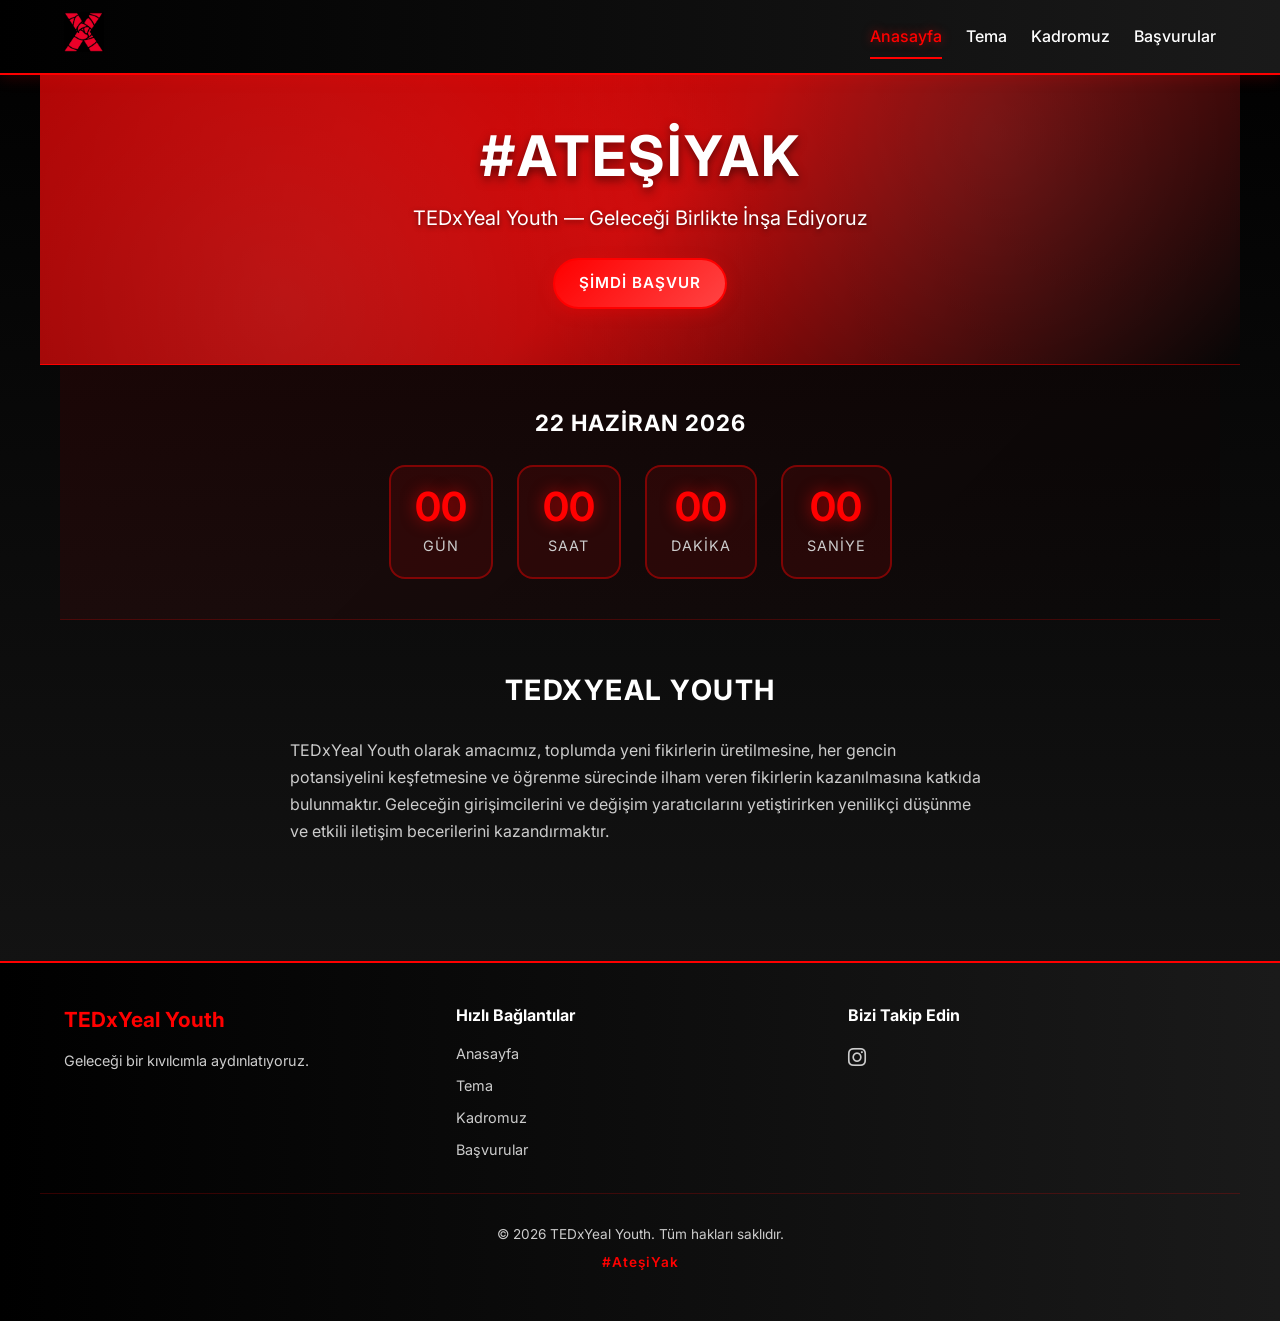
==== index.html @ 49252104 "updated tedx website with tedxyeal.com.tr files" ====
<!DOCTYPE html>
<html lang="tr">
<head>
    <meta charset="UTF-8">
    <meta name="viewport" content="width=device-width, initial-scale=1.0">
    <title>TEDxYeal Youth - Anasayfa</title>
    <link rel="stylesheet" href="css/style.css">
    <link href="https://fonts.googleapis.com/css2?family=Inter:wght@300;400;500;600;700&display=swap" rel="stylesheet">
    <link rel="stylesheet" href="https://cdnjs.cloudflare.com/ajax/libs/font-awesome/6.4.0/css/all.min.css">
    <link rel="icon" type="image/jpeg" href="assets/tedxlogo_kucuk.jpeg">
</head>
<body class="page-hidden">
    <header>
        <nav class="navbar">
            <div class="logo">
                <img src="assets/tedxlogo_kucuk.jpeg" alt="TEDx Logo">
            </div>
            <ul class="menu">
                <li><a href="index.html" class="active">Anasayfa</a></li>
                <li><a href="tema.html">Tema</a></li>
                <li><a href="kadromuz.html">Kadromuz</a></li>
                <li><a href="basvurular.html">Başvurular</a></li>
            </ul>
            <div class="hamburger">
                <span></span>
                <span></span>
                <span></span>
            </div>
        </nav>
    </header>

    <main>
        <section class="hero">
            <div class="hero-content">
                <h1>#AteşiYak</h1>
                <p>TEDxYeal Youth — Geleceği Birlikte İnşa Ediyoruz</p>
                <a href="basvurular.html" class="btn">Şimdi Başvur</a>
            </div>
        </section>

        <section class="countdown-section">
            <h2>22 Haziran 2026</h2>
            <div class="countdown" id="countdown">
                <div class="countdown-item">
                    <span class="countdown-number" id="days">00</span>
                    <span class="countdown-label">Gün</span>
                </div>
                <div class="countdown-item">
                    <span class="countdown-number" id="hours">00</span>
                    <span class="countdown-label">Saat</span>
                </div>
                <div class="countdown-item">
                    <span class="countdown-number" id="minutes">00</span>
                    <span class="countdown-label">Dakika</span>
                </div>
                <div class="countdown-item">
                    <span class="countdown-number" id="seconds">00</span>
                    <span class="countdown-label">Saniye</span>
                </div>
            </div>
        </section>

        <section class="about-tedx">
            <h2>TEDxYeal Youth</h2>
            <div class="about-content">
                <p>
                    TEDxYeal Youth olarak amacımız, toplumda yeni fikirlerin üretilmesine, her gencin potansiyelini keşfetmesine ve öğrenme sürecinde ilham veren fikirlerin kazanılmasına katkıda bulunmaktır. Geleceğin girişimcilerini ve değişim yaratıcılarını yetiştirirken yenilikçi düşünme ve etkili iletişim becerilerini kazandırmaktır.
                </p>
            </div>
        </section>
    </main>

    <footer>
        <div class="footer-content">
            <div class="footer-section">
                <h3>TEDxYeal Youth</h3>
                <p>Geleceği bir kıvılcımla aydınlatıyoruz.</p>
            </div>
            <div class="footer-section">
                <h4>Hızlı Bağlantılar</h4>
                <ul>
                    <li><a href="index.html">Anasayfa</a></li>
                    <li><a href="tema.html">Tema</a></li>
                    <li><a href="kadromuz.html">Kadromuz</a></li>
                    <li><a href="basvurular.html">Başvurular</a></li>
                </ul>
            </div>
            <div class="footer-section">
                <h4>Bizi Takip Edin</h4>
                <div class="social-links">
                    <a href="https://www.instagram.com/tedxyeal/" aria-label="Instagram"><i class="fab fa-instagram"></i></a>
                </div>
            </div>
        </div>
        <div class="footer-bottom">
            <p>&copy; 2026 TEDxYeal Youth. Tüm hakları saklıdır.</p>
            <p>#AteşiYak</p>
        </div>
    </footer>

    <script src="js/script.js"></script>
</body>
</html>
---- css/style.css ----
* {
    margin: 0;
    padding: 0;
    box-sizing: border-box;
}

:root {
    --primary-color: #ff0000;
    --secondary-color: #1a1a1a;
    --text-color: #ffffff;
    --bg-color: #1a1a1a;
    --accent-color: #ff4444;
    --shadow: rgba(255, 0, 0, 0.2);
}

html {
    font-size: 16px;
    -webkit-text-size-adjust: 100%;
}

body {
    font-family: 'Inter', -apple-system, BlinkMacSystemFont, 'Segoe UI', Roboto, sans-serif;
    line-height: 1.6;
    color: var(--text-color);
    background-color: #000000;
    background: linear-gradient(180deg, #000000 0%, #1a1a1a 100%);
    overflow-x: hidden;
    opacity: 1;
    transition: opacity 0.35s ease-in-out;
    min-height: 100vh;
}

body.page-hidden {
    opacity: 0;
}

body.page-visible {
    opacity: 1;
}

/* ============================================
   HEADER & NAVIGATION
   ============================================ */

header {
    background: linear-gradient(90deg, #000000 0%, #1a1a1a 100%);
    box-shadow: 0 2px 15px rgba(255, 0, 0, 0.2);
    position: sticky;
    top: 0;
    z-index: 100;
    border-bottom: 2px solid #ff0000;
}

.navbar {
    display: flex;
    justify-content: space-between;
    align-items: center;
    padding: 0.75rem 1.5rem;
    max-width: 1200px;
    margin: 0 auto;
}

.logo {
    font-size: 1.25rem;
    font-weight: bold;
    color: var(--primary-color);
    z-index: 101;
    flex-shrink: 0;
}

.logo img {
    height: 40px;
    width: auto;
    object-fit: contain;
}

.menu {
    display: flex;
    list-style: none;
    gap: 1.5rem;
    transition: all 0.3s ease;
}

.menu a {
    text-decoration: none;
    color: var(--text-color);
    transition: all 0.3s ease;
    font-weight: 500;
    position: relative;
    padding: 0.5rem 0;
    white-space: nowrap;
}

.menu a:hover,
.menu a.active {
    color: var(--primary-color);
    text-shadow: 0 0 10px rgba(255, 0, 0, 0.5);
}

.menu a.active::after {
    content: '';
    position: absolute;
    bottom: -5px;
    left: 0;
    right: 0;
    height: 2px;
    background-color: var(--primary-color);
}

/* ============================================
   HAMBURGER MENU
   ============================================ */

.hamburger {
    display: none;
    flex-direction: column;
    cursor: pointer;
    gap: 5px;
    z-index: 101;
    padding: 5px;
}

.hamburger span {
    width: 25px;
    height: 3px;
    background-color: var(--text-color);
    transition: all 0.3s ease;
    border-radius: 2px;
}

.hamburger.active span:nth-child(1) {
    transform: rotate(45deg) translate(5px, 5px);
}

.hamburger.active span:nth-child(2) {
    opacity: 0;
}

.hamburger.active span:nth-child(3) {
    transform: rotate(-45deg) translate(7px, -6px);
}

/* ============================================
   MAIN CONTENT
   ============================================ */

main {
    max-width: 1200px;
    margin: 0 auto;
    padding: 0 1.25rem;
}

section {
    padding: 3rem 0;
    border-bottom: 1px solid rgba(255, 0, 0, 0.2);
}

section:last-child {
    border-bottom: none;
}

h2 {
    font-size: 1.75rem;
    margin-bottom: 1.5rem;
    text-align: center;
    color: var(--text-color);
    text-transform: uppercase;
    letter-spacing: 1.5px;
}

/* ============================================
   HERO SECTION
   ============================================ */

.hero {
    text-align: center;
    padding: 3rem 1rem;
    background: linear-gradient(135deg, #ff0000 0%, #cc0000 50%, #000000 100%);
    color: white;
    border-radius: 0;
    position: relative;
    overflow: hidden;
    min-height: 30vh;
    display: flex;
    align-items: center;
    margin: 0 -1.25rem;
    width: calc(100% + 2.5rem);
}

.hero::before {
    content: '';
    position: absolute;
    top: 0;
    left: 0;
    right: 0;
    bottom: 0;
    background: radial-gradient(circle at 20% 80%, rgba(255, 255, 255, 0.1) 0%, transparent 50%),
                radial-gradient(circle at 80% 20%, rgba(255, 255, 255, 0.1) 0%, transparent 50%);
    animation: float 6s ease-in-out infinite;
}

.hero::after {
    content: '';
    position: absolute;
    top: 0;
    left: 0;
    right: 0;
    bottom: 0;
    background: radial-gradient(circle at center, transparent 0%, rgba(0, 0, 0, 0.3) 100%);
    pointer-events: none;
}

@keyframes float {
    0%, 100% { transform: translateY(0px); }
    50% { transform: translateY(-15px); }
}

.hero-content {
    position: relative;
    z-index: 1;
    max-width: 800px;
    margin: 0 auto;
    padding: 0;
}

.hero-content h1 {
    font-size: clamp(2rem, 5vw, 3.5rem);
    margin-bottom: 0.75rem;
    font-weight: 700;
    text-transform: uppercase;
    letter-spacing: 2px;
    text-shadow: 0 4px 10px rgba(0, 0, 0, 0.5);
    line-height: 1.2;
}

.hero-content p {
    font-size: clamp(0.9rem, 2.5vw, 1.25rem);
    margin-bottom: 1.5rem;
    text-shadow: 0 2px 5px rgba(0, 0, 0, 0.5);
    animation: fadeInUp 1s ease-out 0.2s both;
}

@keyframes fadeInUp {
    from {
        opacity: 0;
        transform: translateY(20px);
    }
    to {
        opacity: 1;
        transform: translateY(0);
    }
}

/* ============================================
   HERO LOGO BADGE (Tema & Başvuru sayfaları)
   ============================================ */

.hero-logo-badge {
    display: inline-flex;
    align-items: center;
    gap: 0.5rem;
    padding: 0.6rem 1rem;
    background: rgba(0, 0, 0, 0.35);
    border: 1px solid rgba(255, 255, 255, 0.12);
    border-radius: 999px;
    backdrop-filter: blur(10px);
    margin-bottom: 1.25rem;
    flex-wrap: wrap;
    justify-content: center;
}

.hero-logo-badge img {
    height: 32px;
    width: auto;
    border-radius: 50%;
    box-shadow: 0 0 20px rgba(255, 0, 0, 0.25);
}

.hero-logo-badge span {
    color: #ffffff;
    font-weight: 600;
    letter-spacing: 1px;
    font-size: 0.9rem;
}

/* ============================================
   TEMA SAYFASI GÖRSEL HERO
   ============================================ */

/* Tema sayfası görsel hero alanı */
.hero-image-container {
    width: 100%;
    display: flex;
    justify-content: center;
    align-items: center;
    padding: 2rem 1rem;
    background-color: #000;
    background: radial-gradient(circle at center, #1a0a0a 0%, #000000 100%);
}

.hero-poster {
    max-width: 900px;        /* Masaüstünde maksimum genişlik sınırı */
    width: 100%;             /* Mobilde tam genişlik */
    height: auto;
    display: block;
    border-radius: 12px;
    box-shadow: 0 12px 40px rgba(255, 0, 0, 0.4);
    transition: transform 0.4s ease;
}

.hero-poster:hover {
    transform: scale(1.02);
}

/* Tablet */
@media (max-width: 768px) {
    .hero-image-container {
        padding: 1.5rem 0.75rem;
        margin: 0 -1rem;
        width: calc(100% + 2rem);
    }
    
    .hero-poster {
        max-width: 500px;
    }
}

/* Mobil */
@media (max-width: 480px) {
    .hero-image-container {
        padding: 1rem 0.5rem;
        margin: 0 -0.75rem;
        width: calc(100% + 1.5rem);
    }
    
    .hero-poster {
        max-width: 100%;
        border-radius: 8px;
    }
}

/* ============================================
   BAŞVURU TÜRÜ HERO RENKLERİ
   ============================================ */

.hero-application {
    background: linear-gradient(135deg, #ff0000 0%, #cc0000 50%, #000000 100%);
}

.hero-katilimci {
    background: linear-gradient(135deg, #b71c1c 0%, #e53935 50%, #1a0000 100%);
}

.hero-gozlemci {
    background: linear-gradient(135deg, #1a237e 0%, #3949ab 50%, #00001a 100%);
}

.hero-eglendirme {
    background: linear-gradient(135deg, #6a1b9a 0%, #ab47bc 50%, #1a0020 100%);
}

.hero-basin {
    background: linear-gradient(135deg, #004d40 0%, #00897b 50%, #001a14 100%);
}

.hero-katilimci h1,
.hero-gozlemci h1,
.hero-eglendirme h1,
.hero-basin h1 {
    color: #ffffff;
    text-shadow: 0 4px 15px rgba(0, 0, 0, 0.5);
}

.hero-katilimci p,
.hero-gozlemci p,
.hero-eglendirme p,
.hero-basin p {
    color: rgba(255, 255, 255, 0.9);
}

/* ============================================
   BUTTONS
   ============================================ */

.btn {
    background: linear-gradient(135deg, var(--primary-color) 0%, var(--accent-color) 100%);
    color: white;
    padding: 0.7rem 1.5rem;
    border: 2px solid var(--primary-color);
    border-radius: 50px;
    font-size: 0.95rem;
    cursor: pointer;
    transition: all 0.3s ease;
    font-weight: 600;
    text-transform: uppercase;
    letter-spacing: 1px;
    display: inline-block;
    text-decoration: none;
    position: relative;
    overflow: hidden;
    box-shadow: 0 4px 15px rgba(255, 0, 0, 0.3);
    -webkit-tap-highlight-color: transparent;
    touch-action: manipulation;
}

.btn::before {
    content: '';
    position: absolute;
    top: 0;
    left: -100%;
    width: 100%;
    height: 100%;
    background: linear-gradient(90deg, transparent, rgba(255, 255, 255, 0.2), transparent);
    transition: left 0.5s;
}

.btn:hover::before {
    left: 100%;
}

.btn:hover {
    background: linear-gradient(135deg, var(--accent-color) 0%, var(--primary-color) 100%);
    box-shadow: 0 6px 20px rgba(255, 0, 0, 0.4);
    transform: translateY(-2px);
}

.btn:active {
    transform: translateY(0);
}

.btn-large {
    padding: 0.85rem 2rem;
    font-size: 1rem;
}

/* ============================================
   GOOGLE FORM BUTONU
   ============================================ */

.google-form-btn {
    font-size: 1rem;
    padding: 0.85rem 1.75rem;
    display: inline-flex;
    align-items: center;
    gap: 0.5rem;
    white-space: nowrap;
}

.google-form-btn i {
    font-size: 0.9rem;
}

/* ============================================
   CARDS (Feature, Service, Meaning, Info)
   ============================================ */

.service-grid,
.feature-grid,
.meaning-grid {
    display: grid;
    grid-template-columns: repeat(auto-fit, minmax(250px, 1fr));
    gap: 1.25rem;
}

.service-card,
.feature-card,
.meaning-card {
    padding: 1.5rem;
    background: linear-gradient(135deg, #1a1a1a 0%, #2a2a2a 100%);
    border: 2px solid rgba(255, 0, 0, 0.3);
    border-radius: 0.75rem;
    text-align: center;
    transition: all 0.4s ease;
    color: var(--text-color);
    position: relative;
    overflow: hidden;
    cursor: pointer;
}

.service-card::before,
.feature-card::before,
.meaning-card::before {
    content: '';
    position: absolute;
    top: 0;
    left: -100%;
    width: 100%;
    height: 100%;
    background: linear-gradient(90deg, transparent, rgba(255, 0, 0, 0.1), transparent);
    transition: left 0.5s;
}

.service-card:hover::before,
.feature-card:hover::before,
.meaning-card:hover::before {
    left: 100%;
}

.service-card:hover,
.feature-card:hover,
.meaning-card:hover {
    transform: translateY(-8px) scale(1.02);
    box-shadow: 0 15px 35px rgba(255, 0, 0, 0.3);
    border-color: var(--primary-color);
}

.service-card h3,
.feature-card h3,
.meaning-card h3 {
    margin-bottom: 0.75rem;
    color: var(--primary-color);
    text-transform: uppercase;
    letter-spacing: 1px;
    font-size: 1.1rem;
}

.service-card p,
.feature-card p,
.meaning-card p {
    color: #cccccc;
    line-height: 1.6;
    font-size: 0.95rem;
}

/* ============================================
   INFO GRID (Başvuru detay sayfaları)
   ============================================ */

.info-grid {
    display: grid;
    grid-template-columns: repeat(auto-fit, minmax(240px, 1fr));
    gap: 1.25rem;
}

.info-card {
    padding: 1.5rem;
    background: linear-gradient(135deg, #1a1a1a 0%, #2a2a2a 100%);
    border: 2px solid rgba(255, 0, 0, 0.3);
    border-radius: 0.75rem;
    text-align: center;
    transition: all 0.3s;
}

.info-card:hover {
    transform: translateY(-5px);
    box-shadow: 0 10px 30px rgba(255, 0, 0, 0.3);
    border-color: var(--primary-color);
}

.info-card h3 {
    margin-bottom: 0.75rem;
    color: var(--primary-color);
    font-size: 1.1rem;
}

.info-card p {
    color: #cccccc;
    font-size: 0.95rem;
}

/* ============================================
   BAŞVURU HUB SAYFASI
   ============================================ */

.basvuru-hub {
    text-align: center;
}

.basvuru-hub-desc {
    color: #cccccc;
    font-size: 1rem;
    margin-bottom: 2rem;
    max-width: 550px;
    margin-left: auto;
    margin-right: auto;
    padding: 0 0.5rem;
}

.basvuru-hub-grid {
    display: grid;
    grid-template-columns: repeat(auto-fit, minmax(220px, 1fr));
    gap: 1.25rem;
    margin-bottom: 2rem;
}

.basvuru-hub-card {
    display: flex;
    flex-direction: column;
    align-items: center;
    text-align: center;
    padding: 2rem 1.25rem;
    background: linear-gradient(135deg, #1a1a1a 0%, #2a2a2a 100%);
    border: 2px solid rgba(255, 0, 0, 0.3);
    border-radius: 1rem;
    text-decoration: none;
    color: var(--text-color);
    transition: all 0.4s ease;
    position: relative;
    overflow: hidden;
    cursor: pointer;
}

.basvuru-hub-card::before {
    content: '';
    position: absolute;
    top: 0;
    left: -100%;
    width: 100%;
    height: 100%;
    background: linear-gradient(90deg, transparent, rgba(255, 0, 0, 0.08), transparent);
    transition: left 0.5s ease;
}

.basvuru-hub-card:hover::before {
    left: 100%;
}

.basvuru-hub-card:hover {
    transform: translateY(-8px) scale(1.02);
    box-shadow: 0 15px 35px rgba(255, 0, 0, 0.35);
    border-color: var(--primary-color);
}

.basvuru-card-icon {
    font-size: 2.5rem;
    margin-bottom: 0.75rem;
    transition: transform 0.4s ease;
}

.basvuru-hub-card:hover .basvuru-card-icon {
    transform: scale(1.15);
}

.basvuru-hub-card h3 {
    color: var(--primary-color);
    font-size: 1.15rem;
    text-transform: uppercase;
    letter-spacing: 1px;
    margin-bottom: 0.5rem;
}

.basvuru-hub-card p {
    color: #cccccc;
    font-size: 0.9rem;
    line-height: 1.5;
    margin-bottom: 1.25rem;
    flex-grow: 1;
}

.basvuru-card-arrow {
    display: inline-flex;
    align-items: center;
    gap: 0.4rem;
    color: var(--primary-color);
    font-weight: 600;
    font-size: 0.85rem;
    text-transform: uppercase;
    letter-spacing: 1px;
    transition: gap 0.3s ease;
    margin-top: auto;
}

.basvuru-hub-card:hover .basvuru-card-arrow {
    gap: 0.7rem;
}

.basvuru-card-arrow i {
    transition: transform 0.3s ease;
}

.basvuru-hub-card:hover .basvuru-card-arrow i {
    transform: translateX(4px);
}

/* ============================================
   BAŞVURU DETAY SAYFASI
   ============================================ */

.basvuru-detay {
    max-width: 850px;
    margin: 0 auto;
    padding: 3rem 1rem !important;
}

.basvuru-detay-content h2 {
    text-align: center;
    margin-bottom: 1.25rem;
}

.basvuru-detay-content > p {
    font-size: 1rem;
    line-height: 1.7;
    color: #cccccc;
    text-align: center;
    max-width: 650px;
    margin: 0 auto 2.5rem;
}

.basvuru-info-grid {
    display: grid;
    grid-template-columns: repeat(auto-fit, minmax(220px, 1fr));
    gap: 1.25rem;
    margin-bottom: 2.5rem;
}

.basvuru-btn-wrapper {
    text-align: center;
    padding: 1.5rem;
    background: linear-gradient(135deg, rgba(255, 0, 0, 0.1) 0%, rgba(255, 0, 0, 0.03) 100%);
    border-radius: 1rem;
    border: 1px solid rgba(255, 0, 0, 0.2);
}

.basvuru-note {
    color: #888888;
    font-size: 0.85rem;
    margin-top: 0.75rem;
}

/* ============================================
   FORMLAR
   ============================================ */

.contact form {
    max-width: 550px;
    margin: 1.5rem auto;
    display: flex;
    flex-direction: column;
    gap: 0.75rem;
}

.contact input,
.contact textarea {
    padding: 0.7rem;
    border: 2px solid #333333;
    border-radius: 0.25rem;
    font-family: inherit;
    font-size: 0.95rem;
    background-color: #1a1a1a;
    color: var(--text-color);
    transition: all 0.3s;
    width: 100%;
}

.contact input::placeholder,
.contact textarea::placeholder {
    color: #666666;
}

.contact input:focus,
.contact textarea:focus {
    outline: none;
    border-color: var(--primary-color);
    box-shadow: 0 0 15px rgba(255, 0, 0, 0.3);
    background-color: #222222;
}

.application-form {
    max-width: 650px;
    margin: 0 auto;
}

.form-container {
    display: flex;
    flex-direction: column;
    gap: 1.25rem;
    background: linear-gradient(135deg, #1a1a1a 0%, #2a2a2a 100%);
    padding: 1.75rem;
    border: 2px solid rgba(255, 0, 0, 0.2);
    border-radius: 0.5rem;
}

.form-group {
    display: flex;
    flex-direction: column;
}

.form-group label {
    margin-bottom: 0.4rem;
    font-weight: 600;
    color: var(--text-color);
    text-transform: uppercase;
    font-size: 0.8rem;
    letter-spacing: 0.5px;
}

.form-group input,
.form-group textarea {
    padding: 0.7rem;
    border: 2px solid rgba(255, 0, 0, 0.3);
    border-radius: 0.25rem;
    font-family: inherit;
    font-size: 0.95rem;
    background-color: #0a0a0a;
    color: var(--text-color);
    transition: all 0.3s;
    width: 100%;
}

.form-group input::placeholder,
.form-group textarea::placeholder {
    color: #666666;
}

.form-group input:focus,
.form-group textarea:focus {
    outline: none;
    border-color: var(--primary-color);
    box-shadow: 0 0 15px rgba(255, 0, 0, 0.3);
    background-color: #1a1a1a;
}

.form-group.checkbox {
    flex-direction: row;
    align-items: flex-start;
    gap: 0.6rem;
}

.form-group.checkbox input {
    margin-top: 0.2rem;
    width: 18px;
    height: 18px;
    cursor: pointer;
    flex-shrink: 0;
}

.form-group.checkbox label {
    margin-bottom: 0;
    text-transform: none;
    font-size: 0.85rem;
    flex: 1;
}

/* ============================================
   TIMELINE
   ============================================ */

.timeline {
    display: flex;
    flex-direction: column;
    gap: 1.5rem;
    max-width: 500px;
    margin: 0 auto;
    position: relative;
    padding: 1.5rem 0;
}

.timeline-item {
    display: flex;
    gap: 1.25rem;
    position: relative;
}

.timeline-marker {
    width: 24px;
    height: 24px;
    background-color: var(--primary-color);
    border-radius: 50%;
    flex-shrink: 0;
    box-shadow: 0 0 15px rgba(255, 0, 0, 0.5);
}

.timeline-item:not(:last-child) .timeline-marker::after {
    content: '';
    position: absolute;
    left: 11.5px;
    top: 24px;
    width: 2px;
    height: calc(100% + 0.5rem);
    background-color: rgba(255, 0, 0, 0.3);
}

.timeline-content h3 {
    color: var(--primary-color);
    margin-bottom: 0.3rem;
    text-transform: uppercase;
    font-size: 0.9rem;
}

.timeline-content p {
    color: #cccccc;
    font-size: 0.9rem;
}

/* ============================================
   CTA SECTION
   ============================================ */

.cta {
    background: linear-gradient(135deg, rgba(255, 0, 0, 0.1) 0%, rgba(255, 0, 0, 0.05) 100%);
    padding: 2.5rem 1rem !important;
    text-align: center;
}

.cta h2 {
    margin-bottom: 0.75rem;
}

.cta p {
    font-size: 1rem;
    margin-bottom: 1.5rem;
    color: #cccccc;
}

/* ============================================
   THEME CONTENT
   ============================================ */

.theme-content {
    max-width: 800px;
    margin: 0 auto;
    padding: 3rem 1rem !important;
}

.theme-text p {
    font-size: 1rem;
    line-height: 1.8;
    margin-bottom: 1.5rem;
    color: #cccccc;
    text-align: justify;
    border-left: 3px solid var(--primary-color);
    padding-left: 1rem;
}

.theme-text .theme-conclusion {
    font-style: italic;
    color: var(--primary-color);
    font-size: 1.05rem;
    margin-top: 2rem;
    padding: 1.25rem;
    background: rgba(255, 0, 0, 0.1);
    border-radius: 0.5rem;
}

.theme-meaning {
    background: rgba(255, 0, 0, 0.05);
}

.theme-call {
    background: linear-gradient(135deg, rgba(255, 0, 0, 0.12) 0%, rgba(255, 0, 0, 0.04) 100%);
    padding: 2.5rem 1.25rem;
    text-align: center;
    border-radius: 1rem;
    margin: 2rem 0;
    box-shadow: 0 15px 45px rgba(0, 0, 0, 0.18);
}

.theme-call h2 {
    font-size: 2rem;
    margin-bottom: 0.75rem;
    color: #ffffff;
    letter-spacing: 2px;
}

.theme-call p {
    font-size: 1rem;
    color: #f1f1f1;
    margin-bottom: 1.5rem;
    max-width: 600px;
    margin-left: auto;
    margin-right: auto;
}

/* ============================================
   ABOUT SECTION
   ============================================ */

.about-tedx,
.about-content {
    max-width: 700px;
    margin: 0 auto;
}

.about-content p {
    font-size: 1rem;
    line-height: 1.7;
    margin-bottom: 1.25rem;
    color: #cccccc;
}

/* ============================================
   FOOTER
   ============================================ */

footer {
    background: linear-gradient(90deg, #000000 0%, #1a1a1a 100%);
    color: white;
    margin-top: 3rem;
    border-top: 2px solid #ff0000;
    padding: 2.5rem 0 1rem;
}

.footer-content {
    max-width: 1200px;
    margin: 0 auto;
    padding: 0 1.5rem;
    display: grid;
    grid-template-columns: repeat(auto-fit, minmax(200px, 1fr));
    gap: 1.5rem;
    margin-bottom: 1.5rem;
}

.footer-section h3 {
    color: var(--primary-color);
    margin-bottom: 0.75rem;
    font-size: 1.3rem;
}

.footer-section h4 {
    color: var(--text-color);
    margin-bottom: 0.75rem;
    font-size: 1rem;
}

.footer-section p {
    color: #cccccc;
    line-height: 1.6;
    font-size: 0.9rem;
}

.footer-section ul {
    list-style: none;
}

.footer-section ul li {
    margin-bottom: 0.4rem;
}

.footer-section ul a {
    color: #cccccc;
    text-decoration: none;
    transition: color 0.3s;
    font-size: 0.9rem;
}

.footer-section ul a:hover {
    color: var(--primary-color);
}

.social-links {
    display: flex;
    gap: 0.75rem;
    margin-top: 0.75rem;
}

.social-links a {
    color: #cccccc;
    font-size: 1.3rem;
    transition: all 0.3s;
    text-decoration: none;
}

.social-links a:hover {
    color: var(--primary-color);
    transform: scale(1.2);
}

.footer-bottom {
    text-align: center;
    padding-top: 1.5rem;
    border-top: 1px solid rgba(255, 0, 0, 0.2);
    max-width: 1200px;
    margin: 0 auto;
    padding: 1.5rem;
}

.footer-bottom p {
    margin: 0.4rem 0;
    color: #cccccc;
    font-size: 0.85rem;
}

.footer-bottom p:last-child {
    color: var(--primary-color);
    font-weight: 600;
    letter-spacing: 1px;
}

/* ============================================
   MOBILE RESPONSIVE - TABLET (max-width: 1024px)
   ============================================ */

@media (max-width: 1024px) {
    .navbar {
        padding: 0.6rem 1.25rem;
    }
    
    .menu {
        gap: 1rem;
    }
    
    .hero {
        min-height: 28vh;
        padding: 2.5rem 1rem;
    }
    
    .hero-content h1 {
        font-size: clamp(1.8rem, 4.5vw, 3rem);
    }
}

/* ============================================
   MOBILE RESPONSIVE - TABLET / BÜYÜK TELEFON (max-width: 768px)
   ============================================ */

@media (max-width: 768px) {
    /* Header */
    .navbar {
        padding: 0.5rem 1rem;
    }
    
    .logo img {
        height: 35px;
    }
    
    /* Hamburger */
    .hamburger {
        display: flex;
    }

    .menu {
        position: fixed;
        top: 0;
        left: -100%;
        width: 100%;
        height: 100vh;
        background: rgba(0, 0, 0, 0.97);
        backdrop-filter: blur(10px);
        -webkit-backdrop-filter: blur(10px);
        flex-direction: column;
        justify-content: center;
        align-items: center;
        gap: 1.5rem;
        transition: left 0.3s ease;
        z-index: 100;
    }

    .menu.active {
        left: 0;
    }

    .menu li {
        margin: 0;
    }

    .menu a {
        font-size: 1.4rem;
        padding: 0.75rem 1rem;
    }
    
    .menu a.active::after {
        bottom: 0;
    }

    /* Main */
    main {
        padding: 0 1rem;
    }

    section {
        padding: 2rem 0;
    }

    h2 {
        font-size: 1.4rem;
        letter-spacing: 1px;
    }

    /* Hero */
    .hero {
        min-height: 25vh;
        padding: 2rem 0.75rem;
        margin: 0 -1rem;
        width: calc(100% + 2rem);
    }

    .hero-content h1 {
        font-size: clamp(1.5rem, 6vw, 2.2rem);
        letter-spacing: 1.5px;
    }

    .hero-content p {
        font-size: 0.9rem;
        margin-bottom: 1.25rem;
    }
    
    .hero-logo-badge {
        padding: 0.5rem 0.75rem;
        gap: 0.4rem;
    }
    
    .hero-logo-badge img {
        height: 28px;
    }
    
    .hero-logo-badge span {
        font-size: 0.8rem;
    }
    
    /* Tema görsel hero */
    .hero-image-container {
        margin: 0 -1rem;
        width: calc(100% + 2rem);
        padding: 1rem 0.5rem;
    }

    /* Grids */
    .service-grid,
    .feature-grid,
    .meaning-grid {
        grid-template-columns: 1fr;
        gap: 1rem;
    }
    
    .info-grid,
    .basvuru-info-grid {
        grid-template-columns: 1fr;
        gap: 1rem;
    }

    .basvuru-hub-grid {
        grid-template-columns: 1fr;
        gap: 1rem;
    }

    /* Cards */
    .service-card,
    .feature-card,
    .meaning-card,
    .info-card {
        padding: 1.25rem;
    }
    
    .basvuru-hub-card {
        padding: 1.5rem 1rem;
    }
    
    .basvuru-card-icon {
        font-size: 2rem;
    }
    
    /* Buttons */
    .btn {
        padding: 0.65rem 1.25rem;
        font-size: 0.9rem;
    }
    
    .btn-large {
        padding: 0.75rem 1.75rem;
        font-size: 0.95rem;
    }
    
    .google-form-btn {
        font-size: 0.9rem;
        padding: 0.75rem 1.5rem;
        width: 100%;
        justify-content: center;
    }

    /* Forms */
    .form-container {
        padding: 1.25rem;
    }

    .form-group input,
    .form-group textarea {
        font-size: 16px; /* iOS zoom engelleme */
    }
    
    /* Timeline */
    .timeline {
        padding: 1rem 0;
        gap: 1.25rem;
    }

    .timeline-item {
        gap: 1rem;
    }
    
    .timeline-marker {
        width: 20px;
        height: 20px;
    }
    
    .timeline-item:not(:last-child) .timeline-marker::after {
        left: 9.5px;
        top: 20px;
    }
    
    .timeline-content h3 {
        font-size: 0.85rem;
    }
    
    .timeline-content p {
        font-size: 0.8rem;
    }

    /* Theme */
    .theme-content {
        padding: 2rem 0.5rem !important;
    }
    
    .theme-text p {
        font-size: 0.95rem;
        line-height: 1.7;
        padding-left: 0.75rem;
    }
    
    .theme-text .theme-conclusion {
        font-size: 0.95rem;
        padding: 1rem;
    }
    
    .theme-call {
        padding: 1.75rem 1rem;
    }
    
    .theme-call h2 {
        font-size: 1.5rem;
    }
    
    .theme-call p {
        font-size: 0.9rem;
    }
    
    /* Başvuru detay */
    .basvuru-detay {
        padding: 2rem 0.5rem !important;
    }
    
    .basvuru-detay-content > p {
        font-size: 0.95rem;
        text-align: justify;
        margin-bottom: 2rem;
    }
    
    .basvuru-btn-wrapper {
        padding: 1.25rem 1rem;
    }
    
    .basvuru-note {
        font-size: 0.8rem;
    }

    /* CTA */
    .cta {
        padding: 2rem 1rem !important;
    }

    /* Footer */
    .footer-content {
        grid-template-columns: 1fr;
        gap: 1.25rem;
        text-align: center;
        padding: 0 1rem;
    }
    
    .footer-section h3 {
        font-size: 1.2rem;
    }
    
    .footer-section h4 {
        font-size: 0.95rem;
    }
    
    .social-links {
        justify-content: center;
    }
    
    .footer-bottom {
        padding: 1.25rem 1rem;
    }
}

/* ============================================
   MOBILE RESPONSIVE - KÜÇÜK TELEFON (max-width: 480px)
   ============================================ */

@media (max-width: 480px) {
    html {
        font-size: 15px;
    }
    
    .navbar {
        padding: 0.5rem 0.75rem;
    }
    
    .logo img {
        height: 30px;
    }
    
    .menu a {
        font-size: 1.25rem;
    }
    
    main {
        padding: 0 0.75rem;
    }
    
    section {
        padding: 1.75rem 0;
    }
    
    h2 {
        font-size: 1.3rem;
    }
    
    .hero {
        min-height: 22vh;
        padding: 1.75rem 0.5rem;
        margin: 0 -0.75rem;
        width: calc(100% + 1.5rem);
    }
    
    .hero-content h1 {
        font-size: clamp(1.3rem, 7vw, 1.8rem);
        letter-spacing: 1px;
    }
    
    .hero-content p {
        font-size: 0.85rem;
    }
    
    .hero-image-container {
        padding: 0.75rem 0.25rem;
        margin: 0 -0.75rem;
        width: calc(100% + 1.5rem);
    }
    
    .hero-poster {
        border-radius: 8px;
    }
    
    .btn {
        padding: 0.6rem 1.1rem;
        font-size: 0.85rem;
    }
    
    .btn-large {
        padding: 0.7rem 1.5rem;
        font-size: 0.9rem;
    }
    
    .google-form-btn {
        font-size: 0.85rem;
        padding: 0.7rem 1.25rem;
    }
    
    .service-card,
    .feature-card,
    .meaning-card,
    .info-card {
        padding: 1.1rem;
    }
    
    .service-card h3,
    .feature-card h3,
    .meaning-card h3,
    .info-card h3 {
        font-size: 1rem;
    }
    
    .service-card p,
    .feature-card p,
    .meaning-card p,
    .info-card p {
        font-size: 0.85rem;
    }
    
    .basvuru-hub-card {
        padding: 1.25rem 1rem;
    }
    
    .basvuru-card-icon {
        font-size: 1.75rem;
    }
    
    .basvuru-hub-card h3 {
        font-size: 1rem;
    }
    
    .basvuru-hub-card p {
        font-size: 0.85rem;
    }
    
    .basvuru-hub-desc {
        font-size: 0.9rem;
    }
    
    .basvuru-card-arrow {
        font-size: 0.8rem;
    }
    
    .form-container {
        padding: 1rem;
        gap: 1rem;
    }
    
    .form-group label {
        font-size: 0.75rem;
    }
    
    .form-group.checkbox label {
        font-size: 0.8rem;
    }
    
    .theme-text p {
        font-size: 0.9rem;
        line-height: 1.6;
    }
    
    .theme-conclusion {
        font-size: 0.9rem !important;
    }
    
    .theme-call h2 {
        font-size: 1.3rem;
    }
    
    .timeline-item {
        gap: 0.75rem;
    }
    
    .timeline-content h3 {
        font-size: 0.8rem;
    }
    
    .timeline-content p {
        font-size: 0.75rem;
    }
    
    .footer-bottom p {
        font-size: 0.8rem;
    }
}

/* ============================================
   MOBILE RESPONSIVE - ÇOK KÜÇÜK EKRAN (max-width: 360px)
   ============================================ */

@media (max-width: 360px) {
    .hero-content h1 {
        font-size: 1.2rem;
    }
    
    .hero-content p {
        font-size: 0.8rem;
    }
    
    .hero-logo-badge span {
        font-size: 0.75rem;
    }
    
    .btn {
        padding: 0.55rem 1rem;
        font-size: 0.8rem;
    }
    
    .btn-large {
        padding: 0.65rem 1.25rem;
        font-size: 0.85rem;
    }
    
    .basvuru-card-icon {
        font-size: 1.5rem;
    }
}

/* ============================================
   DOKUNMATİK CİHAZ İYİLEŞTİRMELERİ
   ============================================ */

@media (hover: none) and (pointer: coarse) {
    /* Dokunmatik cihazlarda hover efektlerini yumuşat */
    .service-card:hover,
    .feature-card:hover,
    .meaning-card:hover,
    .info-card:hover,
    .basvuru-hub-card:hover {
        transform: none;
        box-shadow: none;
    }
    
    .service-card:active,
    .feature-card:active,
    .meaning-card:active,
    .info-card:active,
    .basvuru-hub-card:active {
        transform: scale(0.98);
        box-shadow: 0 8px 25px rgba(255, 0, 0, 0.3);
    }
    
    .btn:active {
        transform: scale(0.96);
    }
    
    /* Link ve butonlar için minimum dokunma alanı */
    .menu a,
    .btn,
    .basvuru-hub-card,
    .social-links a {
        min-height: 44px;
        display: flex;
        align-items: center;
        justify-content: center;
    }
    
    .menu a {
        min-height: 48px;
    }
}
/* ============================================
   KADROMUZ SAYFASI
   ============================================ */

.hero-kadromuz {
    background: linear-gradient(135deg, #1a1a1a 0%, #333333 50%, #0a0a0a 100%);
}

.hero-kadromuz h1 {
    color: #ffffff;
    text-shadow: 0 4px 15px rgba(255, 0, 0, 0.5);
}

.hero-kadromuz p {
    color: rgba(255, 255, 255, 0.9);
}

.kadro-grid-section {
    padding: 3rem 1rem;
}

.kadro-grid-section h2 {
    margin-bottom: 2rem;
}

.kadro-grid {
    display: grid;
    grid-template-columns: repeat(auto-fit, minmax(280px, 1fr));
    gap: 1.5rem;
    max-width: 1100px;
    margin: 0 auto;
}

.kadro-card {
    background: linear-gradient(135deg, #1a1a1a 0%, #252525 100%);
    border: 2px solid rgba(255, 0, 0, 0.3);
    border-radius: 1rem;
    overflow: hidden;
    transition: all 0.4s ease;
    display: flex;
    justify-content: center;
    align-items: center;
    padding: 0.5rem;
}

.kadro-card:hover {
    transform: translateY(-8px);
    box-shadow: 0 15px 35px rgba(255, 0, 0, 0.4);
    border-color: var(--primary-color);
}

.kadro-card img {
    width: 100%;
    height: auto;
    display: block;
    border-radius: 0.5rem;
}

/* Responsive */
@media (max-width: 768px) {
    .kadro-grid {
        grid-template-columns: repeat(auto-fit, minmax(220px, 1fr));
        gap: 1rem;
    }
}

@media (max-width: 480px) {
    .kadro-grid {
        grid-template-columns: 1fr 1fr;
        gap: 0.75rem;
    }
    
    .kadro-card {
        border-radius: 0.75rem;
    }
}

@media (max-width: 360px) {
    .kadro-grid {
        grid-template-columns: 1fr;
    }
}
/* ============================================
   GERİ SAYIM SAYACI
   ============================================ */

.countdown-section {
    text-align: center;
    padding: 2.5rem 1rem;
    background: linear-gradient(135deg, rgba(255, 0, 0, 0.08) 0%, rgba(0, 0, 0, 0.2) 100%);
    border-bottom: 1px solid rgba(255, 0, 0, 0.2);
}

.countdown-section h2 {
    color: var(--text-color);
    margin-bottom: 1.5rem;
    font-size: 1.4rem;
    letter-spacing: 1px;
}

.countdown {
    display: flex;
    justify-content: center;
    gap: 1.5rem;
    flex-wrap: wrap;
}

.countdown-item {
    background: rgba(255, 0, 0, 0.1);
    border: 2px solid rgba(255, 0, 0, 0.4);
    border-radius: 1rem;
    padding: 1.25rem 1.5rem;
    min-width: 90px;
    display: flex;
    flex-direction: column;
    align-items: center;
    transition: all 0.3s ease;
}

.countdown-item:hover {
    background: rgba(255, 0, 0, 0.2);
    border-color: var(--primary-color);
    transform: scale(1.05);
}

.countdown-number {
    font-size: 2.5rem;
    font-weight: 700;
    color: var(--primary-color);
    text-shadow: 0 0 15px rgba(255, 0, 0, 0.6);
    line-height: 1;
    margin-bottom: 0.4rem;
}

.countdown-label {
    font-size: 0.9rem;
    color: #cccccc;
    text-transform: uppercase;
    letter-spacing: 1px;
}

@media (max-width: 768px) {
    .countdown-section h2 {
        font-size: 1.2rem;
    }
    
    .countdown {
        gap: 1rem;
    }
    
    .countdown-item {
        padding: 1rem 1.25rem;
        min-width: 75px;
    }
    
    .countdown-number {
        font-size: 2rem;
    }
    
    .countdown-label {
        font-size: 0.8rem;
    }
}

@media (max-width: 480px) {
    .countdown-item {
        padding: 0.85rem 1rem;
        min-width: 65px;
    }
    
    .countdown-number {
        font-size: 1.7rem;
    }
    
    .countdown-label {
        font-size: 0.7rem;
    }
}
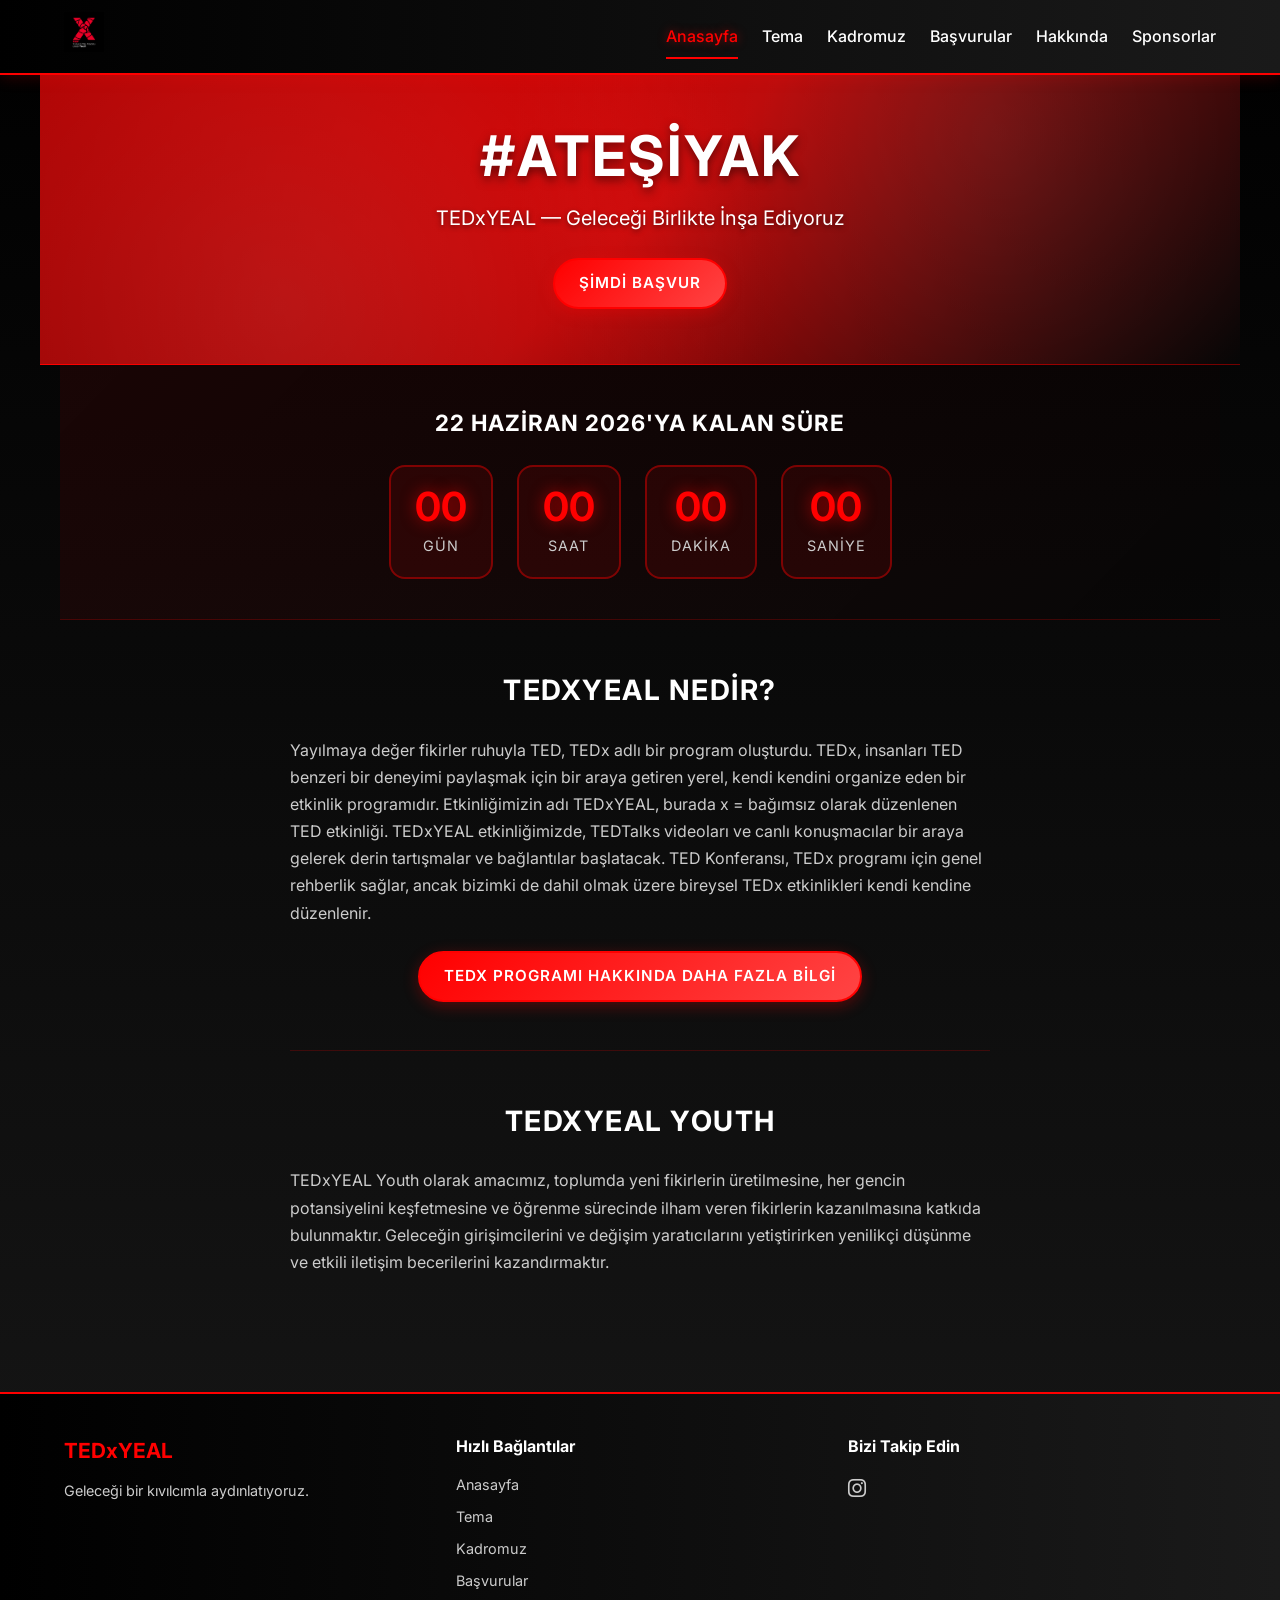
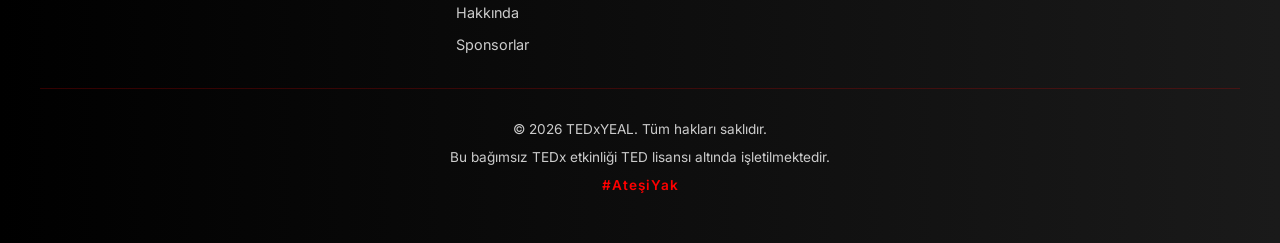
==== commit b6394ce4: "sponsorlar ve hakkinda eklendi." ====
--- a/index.html
+++ b/index.html
@@ -3,23 +3,25 @@
 <head>
     <meta charset="UTF-8">
     <meta name="viewport" content="width=device-width, initial-scale=1.0">
-    <title>TEDxYeal Youth - Anasayfa</title>
+    <title>TEDxYEAL - Anasayfa</title>
+    <link rel="icon" type="image/jpeg" href="assets/tedxlogo_kucuk.jpeg">
     <link rel="stylesheet" href="css/style.css">
     <link href="https://fonts.googleapis.com/css2?family=Inter:wght@300;400;500;600;700&display=swap" rel="stylesheet">
     <link rel="stylesheet" href="https://cdnjs.cloudflare.com/ajax/libs/font-awesome/6.4.0/css/all.min.css">
-    <link rel="icon" type="image/jpeg" href="assets/tedxlogo_kucuk.jpeg">
 </head>
 <body class="page-hidden">
     <header>
         <nav class="navbar">
             <div class="logo">
-                <img src="assets/tedxlogo_kucuk.jpeg" alt="TEDx Logo">
+                <img src="assets/tedxlogo.jpeg" alt="TEDx Logo">
             </div>
             <ul class="menu">
                 <li><a href="index.html" class="active">Anasayfa</a></li>
                 <li><a href="tema.html">Tema</a></li>
                 <li><a href="kadromuz.html">Kadromuz</a></li>
                 <li><a href="basvurular.html">Başvurular</a></li>
+                <li><a href="hakkinda.html">Hakkında</a></li>
+                <li><a href="sponsorlar.html">Sponsorlar</a></li>
             </ul>
             <div class="hamburger">
                 <span></span>
@@ -33,13 +35,13 @@
         <section class="hero">
             <div class="hero-content">
                 <h1>#AteşiYak</h1>
-                <p>TEDxYeal Youth — Geleceği Birlikte İnşa Ediyoruz</p>
+                <p>TEDxYEAL — Geleceği Birlikte İnşa Ediyoruz</p>
                 <a href="basvurular.html" class="btn">Şimdi Başvur</a>
             </div>
         </section>
 
         <section class="countdown-section">
-            <h2>22 Haziran 2026</h2>
+            <h2>22 Haziran 2026'ya Kalan Süre</h2>
             <div class="countdown" id="countdown">
                 <div class="countdown-item">
                     <span class="countdown-number" id="days">00</span>
@@ -61,10 +63,20 @@
         </section>
 
         <section class="about-tedx">
-            <h2>TEDxYeal Youth</h2>
+            <h2>TEDxYEAL Nedir?</h2>
             <div class="about-content">
                 <p>
-                    TEDxYeal Youth olarak amacımız, toplumda yeni fikirlerin üretilmesine, her gencin potansiyelini keşfetmesine ve öğrenme sürecinde ilham veren fikirlerin kazanılmasına katkıda bulunmaktır. Geleceğin girişimcilerini ve değişim yaratıcılarını yetiştirirken yenilikçi düşünme ve etkili iletişim becerilerini kazandırmaktır.
+                    Yayılmaya değer fikirler ruhuyla TED, TEDx adlı bir program oluşturdu. TEDx, insanları TED benzeri bir deneyimi paylaşmak için bir araya getiren yerel, kendi kendini organize eden bir etkinlik programıdır. Etkinliğimizin adı TEDxYEAL, burada x = bağımsız olarak düzenlenen TED etkinliği. TEDxYEAL etkinliğimizde, TEDTalks videoları ve canlı konuşmacılar bir araya gelerek derin tartışmalar ve bağlantılar başlatacak. TED Konferansı, TEDx programı için genel rehberlik sağlar, ancak bizimki de dahil olmak üzere bireysel TEDx etkinlikleri kendi kendine düzenlenir.
+                </p>
+                <a href="https://www.ted.com/tedx" target="_blank" class="btn" style="margin-top: 1.5rem;">TEDx Programı Hakkında Daha Fazla Bilgi</a>
+            </div>
+        </section>
+
+        <section class="about-tedx">
+            <h2>TEDxYEAL Youth</h2>
+            <div class="about-content">
+                <p>
+                    TEDxYEAL Youth olarak amacımız, toplumda yeni fikirlerin üretilmesine, her gencin potansiyelini keşfetmesine ve öğrenme sürecinde ilham veren fikirlerin kazanılmasına katkıda bulunmaktır. Geleceğin girişimcilerini ve değişim yaratıcılarını yetiştirirken yenilikçi düşünme ve etkili iletişim becerilerini kazandırmaktır.
                 </p>
             </div>
         </section>
@@ -73,7 +85,7 @@
     <footer>
         <div class="footer-content">
             <div class="footer-section">
-                <h3>TEDxYeal Youth</h3>
+                <h3>TEDxYEAL</h3>
                 <p>Geleceği bir kıvılcımla aydınlatıyoruz.</p>
             </div>
             <div class="footer-section">
@@ -83,6 +95,8 @@
                     <li><a href="tema.html">Tema</a></li>
                     <li><a href="kadromuz.html">Kadromuz</a></li>
                     <li><a href="basvurular.html">Başvurular</a></li>
+                    <li><a href="hakkinda.html">Hakkında</a></li>
+                    <li><a href="sponsorlar.html">Sponsorlar</a></li>
                 </ul>
             </div>
             <div class="footer-section">
@@ -93,7 +107,8 @@
             </div>
         </div>
         <div class="footer-bottom">
-            <p>&copy; 2026 TEDxYeal Youth. Tüm hakları saklıdır.</p>
+            <p>&copy; 2026 TEDxYEAL. Tüm hakları saklıdır.</p>
+            <p>Bu bağımsız TEDx etkinliği TED lisansı altında işletilmektedir.</p>
             <p>#AteşiYak</p>
         </div>
     </footer>
--- a/css/style.css
+++ b/css/style.css
@@ -1786,4 +1786,57 @@
     .countdown-label {
         font-size: 0.7rem;
     }
+}
+
+/* Hakkında sayfası hero */
+.hero-hakkinda {
+    background: linear-gradient(135deg, #1a1a1a 0%, #333333 50%, #0a0a0a 100%);
+}
+
+/* Sponsorlar sayfası hero */
+.hero-sponsorlar {
+    background: linear-gradient(135deg, #1a1a1a 0%, #444444 50%, #0a0a0a 100%);
+}
+
+/* Sponsor grid */
+.sponsor-grid-section {
+    padding: 3rem 1rem;
+    text-align: center;
+}
+
+.sponsor-grid {
+    display: flex;
+    justify-content: center;
+    gap: 2rem;
+    flex-wrap: wrap;
+}
+
+.sponsor-card {
+    background: rgba(255, 255, 255, 0.05);
+    border: 2px solid rgba(255, 0, 0, 0.3);
+    border-radius: 1rem;
+    padding: 2rem;
+    transition: all 0.3s ease;
+}
+
+.sponsor-card:hover {
+    transform: translateY(-5px);
+    box-shadow: 0 10px 30px rgba(255, 0, 0, 0.3);
+    border-color: var(--primary-color);
+}
+
+.sponsor-card img {
+    max-width: 150px;
+    height: auto;
+    margin-bottom: 0.5rem;
+}
+
+.sponsor-card p {
+    color: #cccccc;
+    font-weight: 500;
+}
+
+.about-content .btn {
+    display: table;
+    margin: 1.5rem auto 0;
 }
